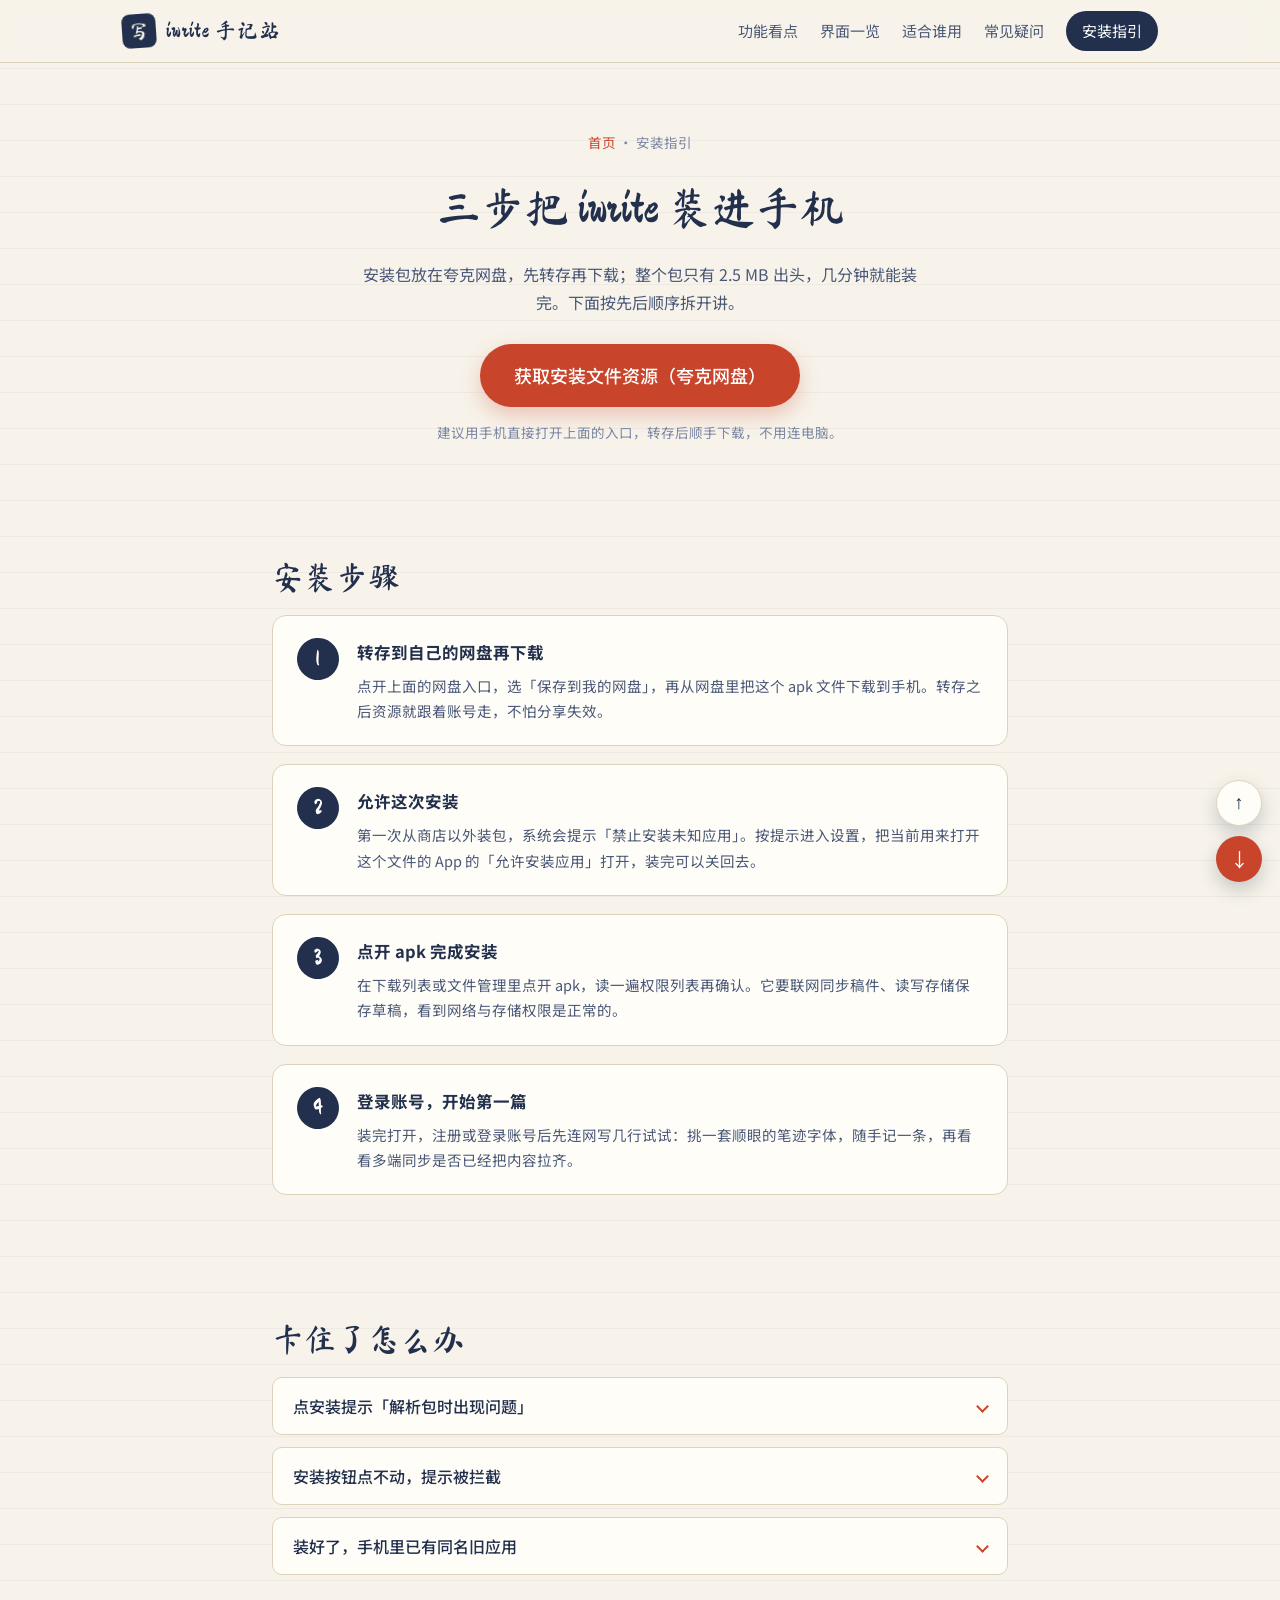
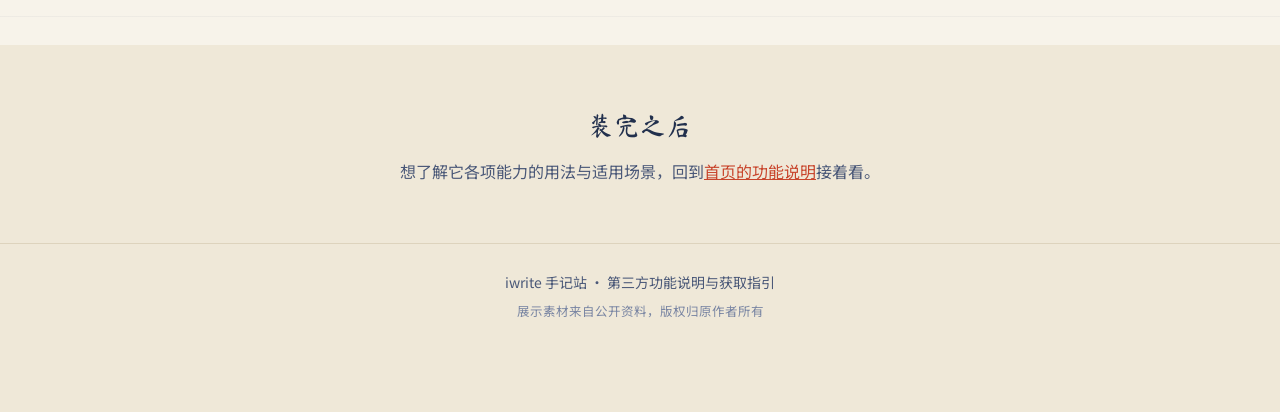
==== download.html @ dc76bc65 "update" ====
<!DOCTYPE html>
<html lang="zh-CN">
<head>
<meta charset="UTF-8">
<meta name="viewport" content="width=device-width, initial-scale=1.0">
<title>下载 iwrite 安卓包：转存、安装与首次打开的分步指引</title>
<meta name="description" content="iwrite 安卓安装文件资源的获取与安装指引：从夸克网盘转存下载，到允许未知来源、完成安装、登录同步，以及安装被阻止等卡点的处理办法，一步步照做即可。">
<link rel="icon" type="image/svg+xml" href="/assets/img/favicon.svg">
<link rel="preconnect" href="https://fonts.googleapis.com">
<link rel="preconnect" href="https://fonts.gstatic.com" crossorigin>
<link href="https://fonts.googleapis.com/css2?family=Ma+Shan+Zheng&family=Noto+Sans+SC:wght@400;500;700&display=swap" rel="stylesheet">
<link rel="stylesheet" href="/assets/css/style.css">
</head>
<body>

<header class="site-header">
  <div class="wrap header-inner">
    <a class="brand" href="/">
      <span class="brand-mark" aria-hidden="true">写</span>
      <span class="brand-name">iwrite 手记站</span>
    </a>
    <button class="nav-toggle" id="navToggle" aria-expanded="false" aria-controls="navMenu" aria-label="打开导航菜单">
      <span></span><span></span><span></span>
    </button>
    <nav class="nav" id="navMenu" aria-label="站内导航">
      <a href="/#features">功能看点</a>
      <a href="/#shots">界面一览</a>
      <a href="/#scenes">适合谁用</a>
      <a href="/#faq">常见疑问</a>
      <a class="nav-cta" href="/download.html">安装指引</a>
    </nav>
  </div>
</header>

<main>
<section class="dl-hero">
  <div class="wrap">
    <p class="crumb"><a href="/">首页</a> · 安装指引</p>
    <h1>三步把 iwrite 装进手机</h1>
    <p class="dl-sub">安装包放在夸克网盘，先转存再下载；整个包只有 2.5 MB 出头，几分钟就能装完。下面按先后顺序拆开讲。</p>
    <a class="btn btn-primary btn-big" href="#" data-link="download">获取安装文件资源（夸克网盘）</a>
    <p class="dl-tip">建议用手机直接打开上面的入口，转存后顺手下载，不用连电脑。</p>
  </div>
</section>

<section class="steps" id="steps">
  <div class="wrap">
    <h2 class="sec-title">安装步骤</h2>
    <ol class="step-list">
      <li class="step">
        <span class="step-no" aria-hidden="true">1</span>
        <div class="step-body">
          <h3>转存到自己的网盘再下载</h3>
          <p>点开上面的网盘入口，选「保存到我的网盘」，再从网盘里把这个 apk 文件下载到手机。转存之后资源就跟着账号走，不怕分享失效。</p>
        </div>
      </li>
      <li class="step">
        <span class="step-no" aria-hidden="true">2</span>
        <div class="step-body">
          <h3>允许这次安装</h3>
          <p>第一次从商店以外装包，系统会提示「禁止安装未知应用」。按提示进入设置，把当前用来打开这个文件的 App 的「允许安装应用」打开，装完可以关回去。</p>
        </div>
      </li>
      <li class="step">
        <span class="step-no" aria-hidden="true">3</span>
        <div class="step-body">
          <h3>点开 apk 完成安装</h3>
          <p>在下载列表或文件管理里点开 apk，读一遍权限列表再确认。它要联网同步稿件、读写存储保存草稿，看到网络与存储权限是正常的。</p>
        </div>
      </li>
      <li class="step">
        <span class="step-no" aria-hidden="true">4</span>
        <div class="step-body">
          <h3>登录账号，开始第一篇</h3>
          <p>装完打开，注册或登录账号后先连网写几行试试：挑一套顺眼的笔迹字体，随手记一条，再看看多端同步是否已经把内容拉齐。</p>
        </div>
      </li>
    </ol>
  </div>
</section>

<section class="trouble" id="trouble">
  <div class="wrap">
    <h2 class="sec-title">卡住了怎么办</h2>
    <div class="faq-item">
      <button class="faq-q" aria-expanded="false">点安装提示「解析包时出现问题」<span class="faq-arrow" aria-hidden="true"></span></button>
      <div class="faq-a"><p>多半是包没下完整。回到网盘重新下载一次，别用断点续传拼出来的半个文件；下完确认扩展名是 .apk 而不是压缩包。</p></div>
    </div>
    <div class="faq-item">
      <button class="faq-q" aria-expanded="false">安装按钮点不动，提示被拦截<span class="faq-arrow" aria-hidden="true"></span></button>
      <div class="faq-a"><p>这是「未知来源」权限没给到位。去系统设置里找到刚才用来打开 apk 的那个应用，把「允许安装应用」打开再试；有的机型还会二次确认，跟着提示点允许即可。</p></div>
    </div>
    <div class="faq-item">
      <button class="faq-q" aria-expanded="false">装好了，手机里已有同名旧应用<span class="faq-arrow" aria-hidden="true"></span></button>
      <div class="faq-a"><p>同名应用容易顶包。先卸载旧的那份再装；装完想核对，进「设置 → 应用」里看应用信息是否与预期一致。装好后首次打开记得联网，云同步要在线才能取回稿件。</p></div>
    </div>
  </div>
</section>

<section class="dl-next">
  <div class="wrap dl-next-inner">
    <h2>装完之后</h2>
    <p>想了解它各项能力的用法与适用场景，回到<a href="/">首页的功能说明</a>接着看。</p>
  </div>
</section>
</main>

<footer class="site-footer">
  <div class="wrap footer-inner">
    <p>iwrite 手记站 · 第三方功能说明与获取指引</p>
    <p class="footer-note">展示素材来自公开资料，版权归原作者所有</p>
  </div>
</footer>

<div class="float-bar">
  <button class="float-btn float-top" id="backTop" aria-label="返回顶部" hidden>↑</button>
  <a class="float-btn float-dl" href="#" data-link="download" aria-label="获取安装文件资源">↓</a>
</div>

<script src="/assets/js/links.js"></script>
<script src="/assets/js/main.js"></script>
</body>
</html>
---- assets/css/style.css ----
/* ============================================================
   iwrite 手记站 — 纸面 × 墨水主题
   第三方介绍站 · 纯静态，无构建
   ============================================================ */
:root {
  --paper: #f7f3ea;
  --paper-deep: #efe8d8;
  --ink: #22304d;
  --ink-soft: #4a5878;
  --ink-faint: #7a86a3;
  --vermilion: #c8452c;
  --vermilion-deep: #a83520;
  --marker: #f5d76e;
  --line: #ddd3bd;
  --card: #fffdf7;
  --radius: 14px;
  --font-hand: 'Ma Shan Zheng', 'Kaiti SC', 'KaiTi', 'STKaiti', cursive;
  --font-body: 'Noto Sans SC', 'PingFang SC', 'Microsoft YaHei', system-ui, sans-serif;
}

* { box-sizing: border-box; margin: 0; padding: 0; }

html { scroll-behavior: smooth; }

body {
  font-family: var(--font-body);
  background: var(--paper);
  background-image:
    repeating-linear-gradient(0deg, transparent 0, transparent 35px, rgba(34, 48, 77, .045) 35px, rgba(34, 48, 77, .045) 36px);
  color: var(--ink);
  line-height: 1.75;
  font-size: 16px;
}

img { max-width: 100%; height: auto; display: block; }
a { color: var(--vermilion); }

.wrap { max-width: 1080px; margin: 0 auto; padding: 0 22px; }

/* ---------- 顶栏 ---------- */
.site-header {
  position: sticky; top: 0; z-index: 50;
  background: rgba(247, 243, 234, .92);
  backdrop-filter: blur(8px);
  border-bottom: 1px solid var(--line);
}
.header-inner { display: flex; align-items: center; justify-content: space-between; min-height: 62px; }
.brand { display: flex; align-items: center; gap: 10px; text-decoration: none; color: var(--ink); }
.brand-mark {
  width: 34px; height: 34px; display: grid; place-items: center;
  background: var(--ink); color: var(--paper);
  font-family: var(--font-hand); font-size: 20px;
  border-radius: 8px; transform: rotate(-4deg);
}
.brand-name { font-family: var(--font-hand); font-size: 21px; letter-spacing: 1px; }

.nav { display: flex; align-items: center; gap: 22px; }
.nav a { text-decoration: none; color: var(--ink-soft); font-size: 15px; }
.nav a:hover { color: var(--ink); }
.nav-cta {
  color: #fff !important; background: var(--ink);
  padding: 7px 16px; border-radius: 999px;
}
.nav-cta:hover { background: var(--vermilion); }

.nav-toggle {
  display: none; flex-direction: column; gap: 5px;
  background: none; border: 0; padding: 8px; cursor: pointer;
}
.nav-toggle span { width: 22px; height: 2px; background: var(--ink); border-radius: 2px; transition: .25s; }
.nav-toggle[aria-expanded="true"] span:nth-child(1) { transform: translateY(7px) rotate(45deg); }
.nav-toggle[aria-expanded="true"] span:nth-child(2) { opacity: 0; }
.nav-toggle[aria-expanded="true"] span:nth-child(3) { transform: translateY(-7px) rotate(-45deg); }

/* ---------- 首屏 ---------- */
.hero { padding: 72px 0 56px; overflow: hidden; }
.hero-grid { display: grid; grid-template-columns: 1.15fr .85fr; gap: 44px; align-items: center; }
.hero-tag {
  display: inline-block; font-size: 13px; letter-spacing: 2px;
  color: var(--vermilion); border: 1px dashed var(--vermilion);
  border-radius: 999px; padding: 3px 14px; margin-bottom: 18px;
}
.hero h1 {
  font-family: var(--font-hand);
  font-size: clamp(34px, 5.2vw, 52px);
  line-height: 1.28; font-weight: 400; margin-bottom: 18px;
}
.hero h1 em, .sec-title em { font-style: normal; color: var(--vermilion); }
.hero-sub { color: var(--ink-soft); max-width: 34em; margin-bottom: 26px; }
.hero-actions { display: flex; flex-wrap: wrap; gap: 14px; margin-bottom: 22px; }
.hero-points { list-style: none; color: var(--ink-faint); font-size: 14px; }
.hero-points li::before { content: "✎ "; color: var(--vermilion); }

/* 纸片装饰 */
.hero-art { position: relative; min-height: 320px; }
.paper-card {
  position: absolute; font-family: var(--font-hand);
  background: var(--card); border: 1px solid var(--line);
  padding: 22px 20px 26px; border-radius: 6px;
  box-shadow: 0 14px 30px rgba(34, 48, 77, .10);
  background-image:
    repeating-linear-gradient(0deg, transparent 0, transparent 27px, rgba(200, 69, 44, .28) 27px, rgba(200, 69, 44, .28) 28px);
  line-height: 28px; font-size: 18px;
}
.paper-card-1 { width: 250px; top: 8px; left: 6%; transform: rotate(-3.5deg); }
.paper-card-2 { width: 220px; bottom: 10px; right: 4%; transform: rotate(2.5deg); }
.pen-line {
  position: absolute; left: 30%; bottom: 42%;
  width: 180px; height: 3px; background: var(--ink);
  border-radius: 3px; transform: rotate(-12deg); opacity: .75;
}
.pen-line::after {
  content: ""; position: absolute; right: -14px; top: -4px;
  border: 6px solid transparent; border-left: 14px solid var(--ink);
}

/* ---------- 按钮 ---------- */
.btn {
  display: inline-flex; align-items: center; gap: 8px;
  padding: 13px 26px; border-radius: 999px;
  text-decoration: none; font-size: 16px; font-weight: 500;
  transition: transform .15s, box-shadow .15s, background .15s;
}
.btn:active { transform: translateY(1px); }
.btn-primary {
  background: var(--vermilion); color: #fff;
  box-shadow: 0 8px 20px rgba(200, 69, 44, .28);
}
.btn-primary:hover { background: var(--vermilion-deep); }
.btn-ghost { border: 1.5px solid var(--ink); color: var(--ink); }
.btn-ghost:hover { background: var(--ink); color: var(--paper); }
.btn-big { font-size: 18px; padding: 16px 34px; }

/* ---------- 通用节标题 ---------- */
section { padding: 58px 0; }
.sec-title { font-family: var(--font-hand); font-size: 32px; font-weight: 400; margin-bottom: 10px; }
.sec-sub { color: var(--ink-faint); max-width: 40em; margin-bottom: 34px; }

/* ---------- 功能 ---------- */
.features { background: var(--paper-deep); }
.feature-grid { display: grid; grid-template-columns: repeat(3, 1fr); gap: 20px; }
.feature-card {
  background: var(--card); border: 1px solid var(--line);
  border-radius: var(--radius); padding: 24px 22px;
  transition: transform .18s, box-shadow .18s;
}
.feature-card:hover { transform: translateY(-4px); box-shadow: 0 14px 28px rgba(34, 48, 77, .10); }
.f-icon {
  width: 46px; height: 46px; display: grid; place-items: center;
  font-size: 20px; color: var(--vermilion);
  background: rgba(200, 69, 44, .08); border-radius: 12px; margin-bottom: 14px;
}
.feature-card h3 { font-size: 17px; margin-bottom: 8px; }
.feature-card p { color: var(--ink-soft); font-size: 14.5px; }

/* ---------- 截图 ---------- */
.shot-grid { display: grid; grid-template-columns: repeat(3, minmax(0, 300px)); gap: 22px; justify-content: center; }
.shot-card {
  background: var(--card); border: 1px solid var(--line);
  border-radius: var(--radius); padding: 12px 12px 14px;
  box-shadow: 0 10px 24px rgba(34, 48, 77, .08);
}
.shot-card img { border-radius: 8px; border: 1px solid var(--line); }
.shot-card figcaption { text-align: center; font-size: 13.5px; color: var(--ink-soft); padding-top: 10px; }

/* ---------- 适用人群 ---------- */
.scenes-grid { display: grid; grid-template-columns: 1.2fr .8fr; gap: 40px; align-items: start; }
.scene-list { list-style: none; display: grid; gap: 14px; }
.scene-list li {
  background: var(--card); border-left: 4px solid var(--marker);
  border-radius: 8px; padding: 14px 18px; color: var(--ink-soft); font-size: 15px;
}
.scene-list strong { color: var(--ink); }
.scenes-side {
  background: var(--ink); color: var(--paper);
  border-radius: var(--radius); padding: 30px 26px;
}
.scenes-side h3 { font-family: var(--font-hand); font-size: 24px; font-weight: 400; margin-bottom: 10px; }
.scenes-side p { color: #c6cde0; font-size: 14.5px; margin-bottom: 18px; }
.side-more { display: inline-block; margin-top: 14px; color: var(--marker); text-decoration: none; font-size: 14.5px; }
.side-more:hover { text-decoration: underline; }

/* ---------- FAQ ---------- */
.faq-wrap, .steps .wrap, .trouble .wrap { max-width: 780px; }
.faq-item {
  background: var(--card); border: 1px solid var(--line);
  border-radius: 10px; margin-bottom: 12px; overflow: hidden;
}
.faq-q {
  width: 100%; display: flex; justify-content: space-between; align-items: center; gap: 12px;
  background: none; border: 0; cursor: pointer; text-align: left;
  font-family: var(--font-body); font-size: 16px; font-weight: 500; color: var(--ink);
  padding: 16px 20px;
}
.faq-arrow {
  width: 9px; height: 9px; flex: none;
  border-right: 2px solid var(--vermilion); border-bottom: 2px solid var(--vermilion);
  transform: rotate(45deg); transition: transform .2s;
}
.faq-q[aria-expanded="true"] .faq-arrow { transform: rotate(225deg); }
.faq-a { max-height: 0; overflow: hidden; transition: max-height .25s ease; }
.faq-a p { padding: 0 20px 16px; color: var(--ink-soft); font-size: 15px; }

/* ---------- 下载页 ---------- */
.dl-hero { text-align: center; padding: 68px 0 46px; }
.crumb { font-size: 13.5px; color: var(--ink-faint); margin-bottom: 14px; }
.crumb a { text-decoration: none; }
.dl-hero h1 { font-family: var(--font-hand); font-size: clamp(30px, 4.6vw, 44px); font-weight: 400; margin-bottom: 14px; }
.dl-sub { color: var(--ink-soft); max-width: 36em; margin: 0 auto 28px; }
.dl-tip { font-size: 13.5px; color: var(--ink-faint); margin-top: 14px; }

.step-list { list-style: none; display: grid; gap: 18px; }
.step {
  display: flex; gap: 18px; align-items: flex-start;
  background: var(--card); border: 1px solid var(--line);
  border-radius: var(--radius); padding: 22px 24px;
}
.step-no {
  flex: none; width: 42px; height: 42px; display: grid; place-items: center;
  font-family: var(--font-hand); font-size: 22px; color: #fff;
  background: var(--ink); border-radius: 50%; transform: rotate(-6deg);
}
.step h3 { font-size: 16.5px; margin-bottom: 6px; }
.step p { color: var(--ink-soft); font-size: 14.5px; }

.dl-next { background: var(--paper-deep); text-align: center; }
.dl-next-inner h2 { font-family: var(--font-hand); font-size: 26px; font-weight: 400; margin-bottom: 8px; }
.dl-next-inner p { color: var(--ink-soft); }

/* ---------- 页脚 ---------- */
.site-footer { border-top: 1px solid var(--line); padding: 26px 0 90px; background: var(--paper-deep); }
.footer-inner { text-align: center; color: var(--ink-soft); font-size: 14px; }
.footer-note { color: var(--ink-faint); font-size: 12.5px; margin-top: 6px; }

/* ---------- 浮动按钮 ---------- */
.float-bar { position: fixed; right: 18px; bottom: 18px; display: flex; flex-direction: column; gap: 10px; z-index: 60; }
.float-btn {
  width: 46px; height: 46px; display: grid; place-items: center;
  border-radius: 50%; border: 0; cursor: pointer; text-decoration: none;
  font-size: 19px; box-shadow: 0 8px 18px rgba(34, 48, 77, .22);
}
.float-top { background: var(--card); color: var(--ink); border: 1px solid var(--line); }
.float-dl { background: var(--vermilion); color: #fff; }
.float-btn:hover { transform: translateY(-2px); }

/* ---------- 动效 ---------- */
.fade-in { opacity: 0; transform: translateY(16px); transition: opacity .5s ease, transform .5s ease; }
.fade-in.visible { opacity: 1; transform: none; }

@media (prefers-reduced-motion: reduce) {
  html { scroll-behavior: auto; }
  *, *::before, *::after { transition: none !important; animation: none !important; }
  .fade-in { opacity: 1; transform: none; }
}

/* ---------- 响应式 ---------- */
@media (max-width: 900px) {
  .hero-grid, .scenes-grid { grid-template-columns: 1fr; }
  .feature-grid { grid-template-columns: repeat(2, 1fr); }
  .hero-art { display: none; }
  .shot-grid { grid-template-columns: repeat(3, minmax(0, 1fr)); }
}

@media (max-width: 680px) {
  section { padding: 44px 0; }
  .hero { padding: 48px 0 36px; }
  .feature-grid { grid-template-columns: 1fr; }
  .shot-grid { grid-template-columns: minmax(0, 300px); justify-content: center; }
  .scenes-side { margin-top: 6px; }

  /* 移动端折叠导航 */
  .nav-toggle { display: flex; }
  .nav {
    display: none;
    position: absolute; top: 62px; left: 0; right: 0;
    flex-direction: column; align-items: stretch; gap: 0;
    background: var(--card); border-bottom: 1px solid var(--line);
    box-shadow: 0 14px 24px rgba(34, 48, 77, .12);
  }
  .nav.open { display: flex; }
  .nav a { padding: 14px 22px; border-top: 1px solid var(--line); font-size: 15.5px; }
  .nav a:first-child { border-top: 0; }
  .nav-cta { border-radius: 0; text-align: center; background: var(--vermilion) !important; }
}
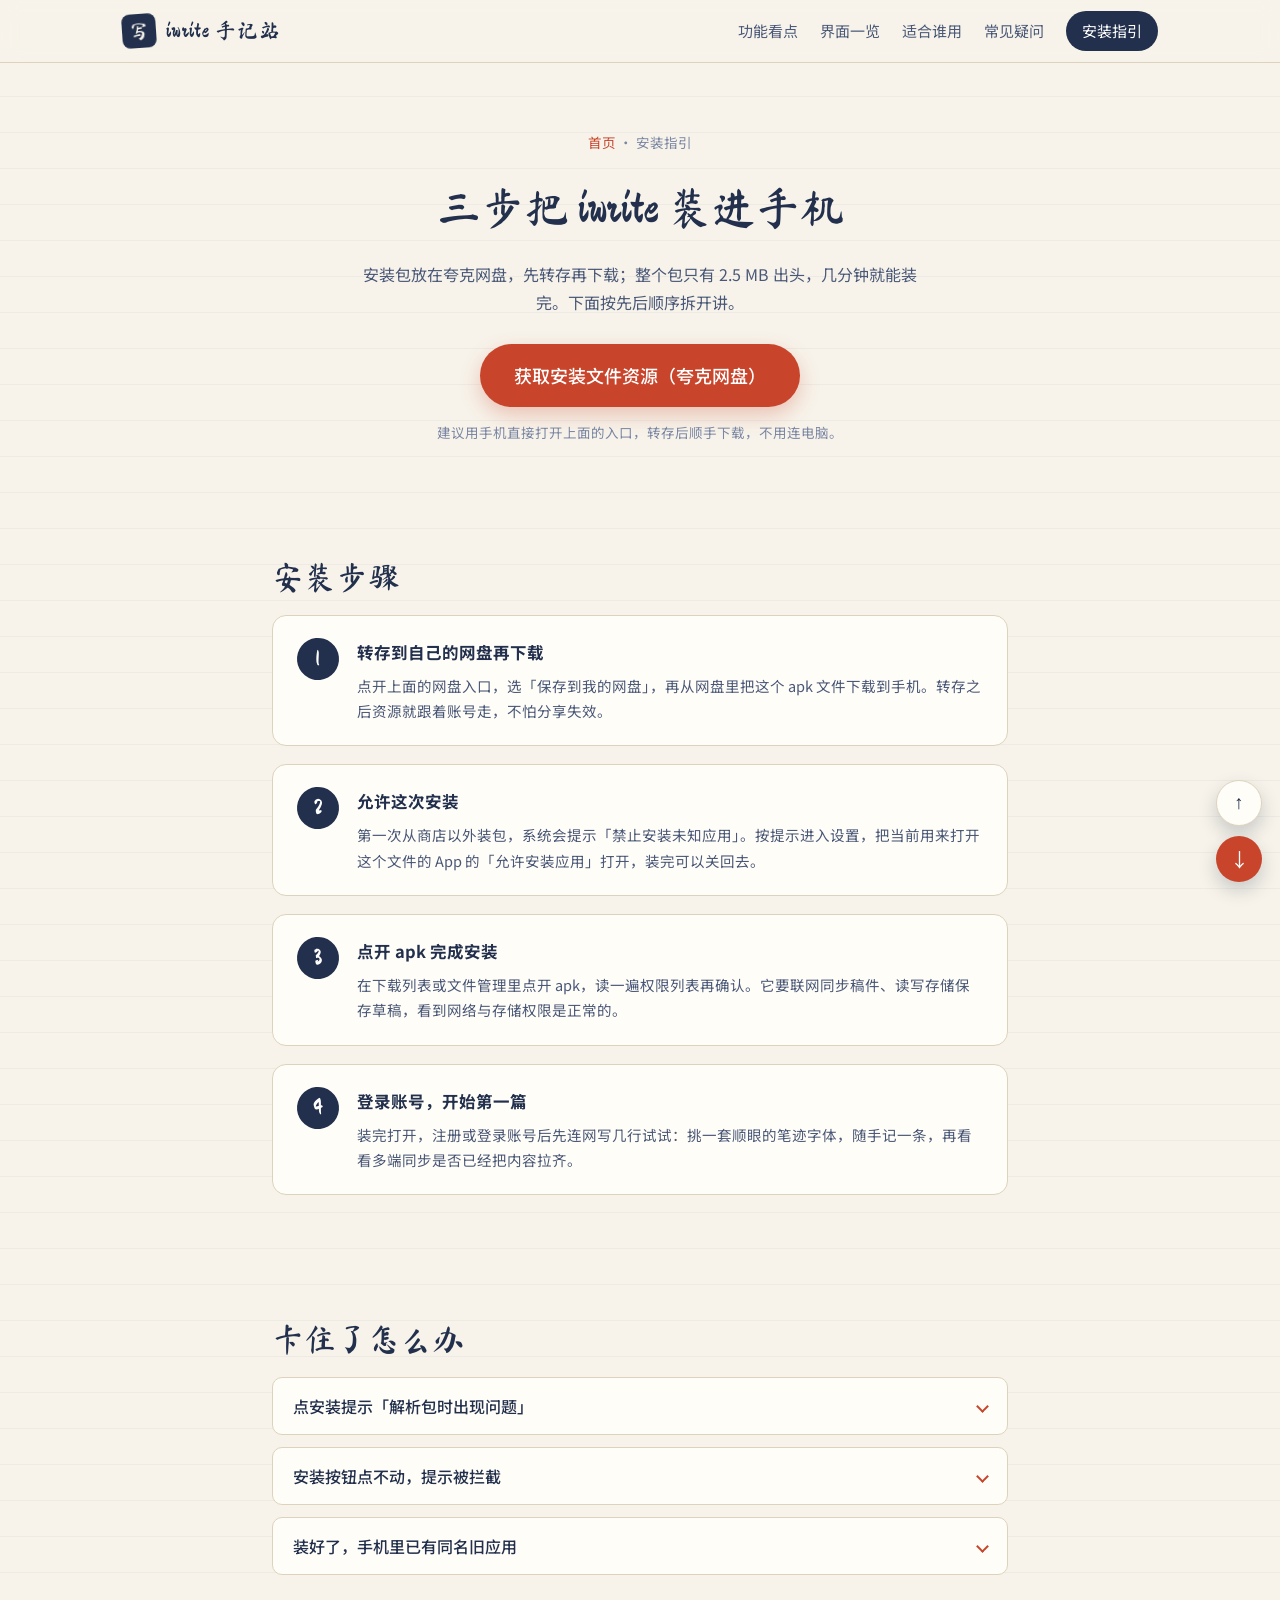
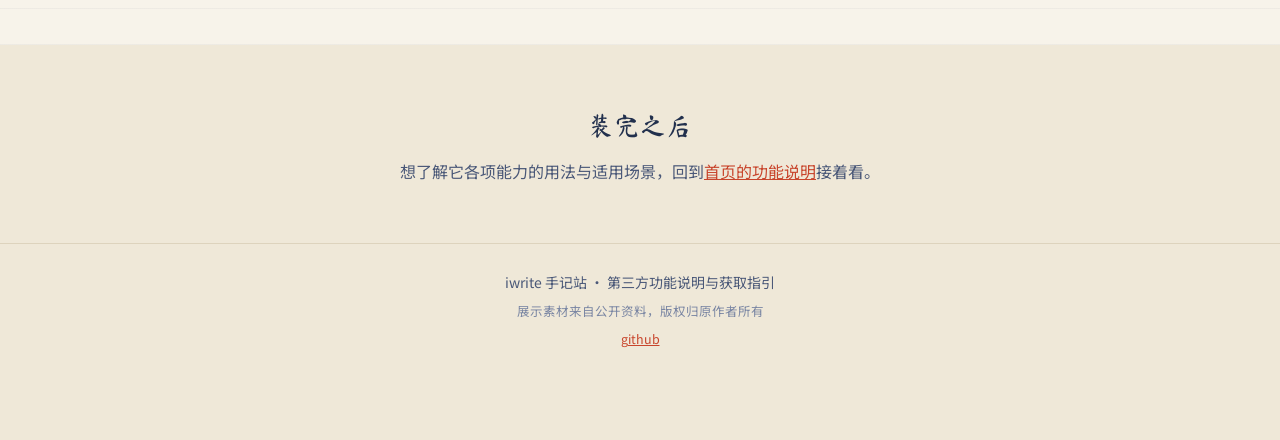
==== commit 7f45d016: "update" ====
--- a/download.html
+++ b/download.html
@@ -10,6 +10,7 @@
 <link rel="preconnect" href="https://fonts.gstatic.com" crossorigin>
 <link href="https://fonts.googleapis.com/css2?family=Ma+Shan+Zheng&family=Noto+Sans+SC:wght@400;500;700&display=swap" rel="stylesheet">
 <link rel="stylesheet" href="/assets/css/style.css">
+<style>@media (max-width:680px){#navMenu{display:none}#navMenu.open{display:flex;flex-direction:column}}</style>
 </head>
 <body>
 
@@ -109,6 +110,7 @@
   <div class="wrap footer-inner">
     <p>iwrite 手记站 · 第三方功能说明与获取指引</p>
     <p class="footer-note">展示素材来自公开资料，版权归原作者所有</p>
+    <p class="footer-note"><a href="https://github.com/alipymanbu/iwrite.gltd.quest" rel="noopener">github</a></p>
   </div>
 </footer>
 
